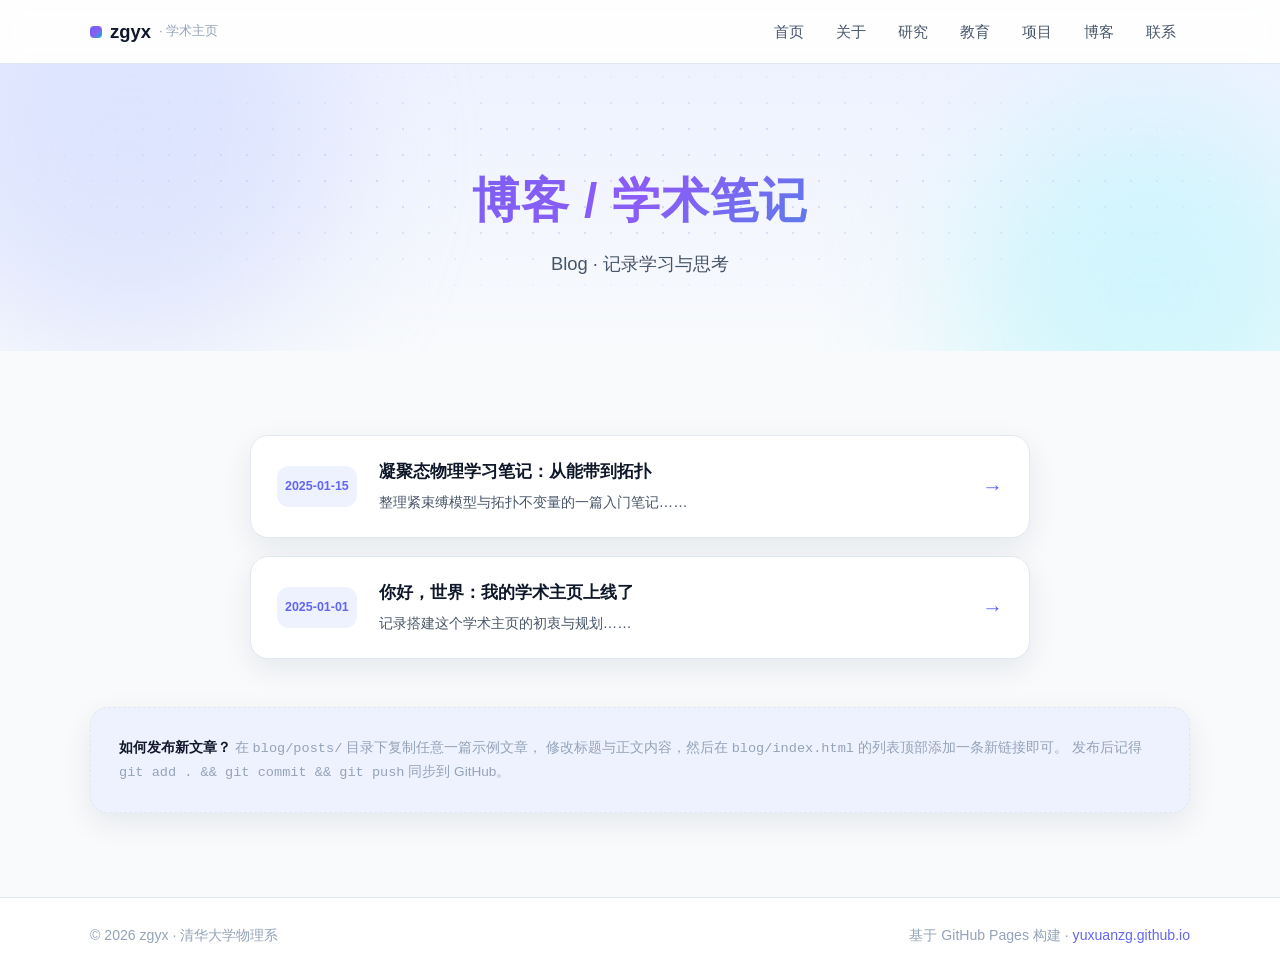
==== blog/index.html @ 5ae7b386 "初始化学术主页" ====
<!DOCTYPE html>
<html lang="zh-CN">
<head>
  <meta charset="UTF-8" />
  <meta name="viewport" content="width=device-width, initial-scale=1.0" />
  <title>博客 / 学术笔记 · zgyx</title>
  <meta name="description" content="zgyx 的博客与学术笔记。" />
  <link rel="icon" type="image/svg+xml" href="../assets/favicon.svg" />
  <link rel="stylesheet" href="../css/style.css" />
</head>
<body data-page="blog">

  <header class="navbar" id="navbar">
    <div class="container nav-inner">
      <a class="brand" href="../index.html">
        <span class="brand-dot"></span>zgyx<span class="brand-sub">· 学术主页</span>
      </a>
      <nav class="nav-links" id="navLinks">
        <a href="../index.html#home" class="nav-link">首页</a>
        <a href="../index.html#about" class="nav-link">关于</a>
        <a href="../index.html#research" class="nav-link">研究</a>
        <a href="../index.html#education" class="nav-link">教育</a>
        <a href="../projects.html" class="nav-link">项目</a>
        <a href="index.html" class="nav-link">博客</a>
        <a href="../index.html#contact" class="nav-link">联系</a>
      </nav>
      <button class="nav-toggle" id="navToggle" aria-label="打开菜单">
        <span></span><span></span><span></span>
      </button>
    </div>
  </header>

  <main>
    <section class="hero hero-page">
      <div class="hero-bg" aria-hidden="true">
        <span class="blob blob-1"></span>
        <span class="blob blob-2"></span>
        <div class="dot-grid"></div>
      </div>
      <div class="container hero-inner">
        <h1 class="hero-name">博客 / 学术笔记</h1>
        <p class="hero-sub">Blog · 记录学习与思考</p>
      </div>
    </section>

    <section class="section">
      <div class="container">
        <div class="post-list">
          <a class="post-item reveal" href="posts/condensed-matter-notes.html">
            <div class="post-date">2025-01-15</div>
            <div class="post-info">
              <h3>凝聚态物理学习笔记：从能带到拓扑</h3>
              <p>整理紧束缚模型与拓扑不变量的一篇入门笔记……</p>
            </div>
            <span class="post-arrow">→</span>
          </a>
          <a class="post-item reveal" href="posts/hello-world.html">
            <div class="post-date">2025-01-01</div>
            <div class="post-info">
              <h3>你好，世界：我的学术主页上线了</h3>
              <p>记录搭建这个学术主页的初衷与规划……</p>
            </div>
            <span class="post-arrow">→</span>
          </a>
        </div>

        <div class="card reveal" style="margin-top:48px; background:var(--bg-alt); border-style:dashed;">
          <p class="muted" style="margin:0;">
            <strong style="color:var(--text);">如何发布新文章？</strong> 在 <code>blog/posts/</code> 目录下复制任意一篇示例文章，
            修改标题与正文内容，然后在 <code>blog/index.html</code> 的列表顶部添加一条新链接即可。
            发布后记得 <code>git add . && git commit && git push</code> 同步到 GitHub。
          </p>
        </div>
      </div>
    </section>
  </main>

  <footer class="footer">
    <div class="container footer-inner">
      <p>© <span id="year"></span> zgyx · 清华大学物理系</p>
      <p>基于 GitHub Pages 构建 · <a href="https://github.com/yuxuanzg" target="_blank" rel="noopener">yuxuanzg.github.io</a></p>
    </div>
  </footer>

  <button class="back-top" id="backTop" aria-label="回到顶部">↑</button>

  <script src="../js/main.js"></script>
</body>
</html>
---- css/style.css ----
/* ==========================================================
   zgyx 学术主页 · 彩色现代风
   ========================================================== */

:root {
  --primary: #6366f1;
  --primary-2: #8b5cf6;
  --violet: #8b5cf6;
  --cyan: #06b6d4;
  --amber: #f59e0b;
  --rose: #f43f5e;
  --emerald: #10b981;
  --bg: #f8fafc;
  --bg-alt: #eef2ff;
  --card: #ffffff;
  --text: #0f172a;
  --text-2: #475569;
  --text-3: #94a3b8;
  --border: #e2e8f0;
  --shadow: 0 10px 30px rgba(15, 23, 42, 0.08);
  --shadow-lg: 0 20px 45px rgba(99, 102, 241, 0.16);
  --radius: 18px;
  --grad: linear-gradient(135deg, #6366f1 0%, #8b5cf6 50%, #06b6d4 100%);
  --nav-h: 64px;
  --font: "Inter", -apple-system, BlinkMacSystemFont, "Segoe UI", "PingFang SC",
    "Hiragino Sans GB", "Microsoft YaHei", "Noto Sans SC", sans-serif;
}

* { margin: 0; padding: 0; box-sizing: border-box; }

html { scroll-behavior: smooth; }

body {
  font-family: var(--font);
  background: var(--bg);
  color: var(--text);
  line-height: 1.7;
  -webkit-font-smoothing: antialiased;
}

a { color: var(--primary); text-decoration: none; transition: color .2s; }
a:hover { color: var(--primary-2); }

img { max-width: 100%; display: block; }

.container { width: min(1100px, 92%); margin: 0 auto; }

.muted { color: var(--text-3); font-size: .85rem; }

/* ---------- 导航 ---------- */
.navbar {
  position: sticky; top: 0; z-index: 100;
  height: var(--nav-h);
  background: rgba(255, 255, 255, 0.82);
  backdrop-filter: blur(12px);
  -webkit-backdrop-filter: blur(12px);
  border-bottom: 1px solid var(--border);
}

.nav-inner {
  height: 100%;
  display: flex; align-items: center; justify-content: space-between;
}

.brand {
  display: flex; align-items: center; gap: 8px;
  font-weight: 800; font-size: 1.15rem; color: var(--text);
}

.brand-dot {
  width: 12px; height: 12px; border-radius: 4px;
  background: var(--grad);
  display: inline-block;
}

.brand-sub { font-size: .82rem; color: var(--text-3); font-weight: 500; }

.nav-links { display: flex; gap: 4px; }

.nav-link {
  padding: 8px 14px; border-radius: 10px;
  color: var(--text-2); font-size: .95rem; font-weight: 500;
}

.nav-link:hover { background: var(--bg-alt); color: var(--primary); }
.nav-link.active { background: var(--grad); color: #fff; }

.nav-toggle {
  display: none; flex-direction: column; gap: 5px;
  background: none; border: none; cursor: pointer; padding: 8px;
}
.nav-toggle span {
  width: 22px; height: 2px; background: var(--text); border-radius: 2px;
  transition: .3s;
}

/* ---------- Hero ---------- */
.hero {
  position: relative;
  padding: 96px 0 72px;
  text-align: center;
  overflow: hidden;
  background: linear-gradient(180deg, #eef2ff 0%, #f8fafc 100%);
}

.hero-bg { position: absolute; inset: 0; pointer-events: none; }

.blob {
  position: absolute; border-radius: 50%;
  filter: blur(70px); opacity: .45; animation: float 14s ease-in-out infinite;
}
.blob-1 { width: 420px; height: 420px; background: #c7d2fe; top: -120px; left: -80px; }
.blob-2 { width: 380px; height: 380px; background: #a5f3fc; bottom: -140px; right: -60px; animation-delay: -5s; }
.blob-3 { width: 260px; height: 260px; background: #ddd6fe; top: 40%; right: 18%; animation-delay: -9s; }

.dot-grid {
  position: absolute; inset: 0;
  background-image: radial-gradient(rgba(99, 102, 241, .18) 1.2px, transparent 1.2px);
  background-size: 26px 26px;
  mask-image: radial-gradient(ellipse 70% 60% at 50% 40%, #000 30%, transparent 75%);
  -webkit-mask-image: radial-gradient(ellipse 70% 60% at 50% 40%, #000 30%, transparent 75%);
}

@keyframes float {
  0%, 100% { transform: translate(0, 0) scale(1); }
  50% { transform: translate(24px, -18px) scale(1.06); }
}

.hero-inner { position: relative; z-index: 1; }

.avatar-wrap { position: relative; display: inline-block; margin-bottom: 20px; }

.avatar {
  width: 132px; height: 132px; border-radius: 50%;
  object-fit: cover; position: relative; z-index: 1;
  box-shadow: var(--shadow-lg);
}

.avatar-ring {
  position: absolute; inset: -8px; border-radius: 50%;
  background: conic-gradient(#6366f1, #06b6d4, #f59e0b, #f43f5e, #6366f1);
  animation: spin 8s linear infinite;
  z-index: 0;
}

@keyframes spin { to { transform: rotate(360deg); } }

.hero-name {
  font-size: 3rem; font-weight: 800; letter-spacing: .02em;
  background: var(--grad);
  -webkit-background-clip: text; background-clip: text; color: transparent;
}

.hero-sub { color: var(--text-2); font-size: 1.15rem; margin-top: 6px; }
.hero-tag { margin-top: 18px; display: flex; gap: 10px; justify-content: center; flex-wrap: wrap; }
.hero-actions { margin-top: 28px; display: flex; gap: 14px; justify-content: center; flex-wrap: wrap; }

/* ---------- 按钮 ---------- */
.btn {
  display: inline-block; padding: 11px 26px; border-radius: 999px;
  font-weight: 600; font-size: .95rem; cursor: pointer;
  border: 2px solid transparent; transition: all .25s;
}

.btn-primary { background: var(--grad); color: #fff; box-shadow: var(--shadow-lg); }
.btn-primary:hover { transform: translateY(-2px); box-shadow: 0 24px 50px rgba(99, 102, 241, .3); color: #fff; }

.btn-ghost { background: rgba(255,255,255,.7); border-color: var(--border); color: var(--text); }
.btn-ghost:hover { border-color: var(--primary); color: var(--primary); transform: translateY(-2px); }

.btn-outline { border-color: var(--primary); color: var(--primary); background: transparent; }
.btn-outline:hover { background: var(--primary); color: #fff; transform: translateY(-2px); }

/* ---------- 通用区块 ---------- */
.section { padding: 84px 0; }
.section-alt { background: var(--bg-alt); }

.section-head { text-align: center; margin-bottom: 48px; }

.section-overline {
  display: inline-block; font-size: .8rem; font-weight: 700; letter-spacing: .18em;
  text-transform: uppercase; color: var(--primary); margin-bottom: 8px;
}

.section-title { font-size: 2rem; font-weight: 800; position: relative; display: inline-block; }
.section-title::after {
  content: ""; display: block; width: 56px; height: 5px;
  background: var(--grad); border-radius: 99px; margin: 12px auto 0;
}

/* ---------- 卡片 ---------- */
.card {
  background: var(--card); border: 1px solid var(--border);
  border-radius: var(--radius); box-shadow: var(--shadow);
  padding: 28px; transition: transform .25s, box-shadow .25s;
}

.card:hover { transform: translateY(-5px); box-shadow: var(--shadow-lg); }

.card-grid { display: grid; gap: 24px; }
.cols-2 { grid-template-columns: repeat(2, 1fr); }
.cols-3 { grid-template-columns: repeat(3, 1fr); }

/* ---------- 关于 ---------- */
.about-grid { display: grid; grid-template-columns: 1.4fr 1fr; gap: 24px; }

.about-text { margin-bottom: 14px; }
.about-note { color: var(--text-3); font-size: .82rem; }

.info-title { margin-bottom: 16px; font-size: 1.1rem; }

.info-list { list-style: none; }
.info-list li {
  display: flex; justify-content: space-between; align-items: baseline;
  padding: 9px 0; border-bottom: 1px dashed var(--border); gap: 16px;
}
.info-list li:last-child { border-bottom: none; }
.info-key { color: var(--text-3); font-size: .88rem; white-space: nowrap; }

/* ---------- 研究方向 ---------- */
.topic-card { text-align: center; }
.topic-card p { color: var(--text-2); font-size: .93rem; margin: 12px 0; }

.topic-icon {
  width: 58px; height: 58px; margin: 0 auto 14px;
  display: grid; place-items: center; border-radius: 16px;
  font-size: 1.5rem; color: #fff;
}

.icon-indigo { background: linear-gradient(135deg, #6366f1, #8b5cf6); }
.icon-cyan { background: linear-gradient(135deg, #06b6d4, #22d3ee); }
.icon-amber { background: linear-gradient(135deg, #f59e0b, #fbbf24); }
.icon-dark { background: linear-gradient(135deg, #1e293b, #334155); }

.tag {
  display: inline-block; font-size: .72rem; color: var(--text-3);
  border: 1px dashed var(--border); border-radius: 99px; padding: 2px 10px;
}

/* ---------- 时间线 ---------- */
.timeline { max-width: 720px; margin: 0 auto; }

.timeline-item { position: relative; padding-left: 40px; padding-bottom: 30px; }

.timeline-item::before {
  content: ""; position: absolute; left: 11px; top: 8px; bottom: 0;
  width: 3px; border-radius: 99px; background: linear-gradient(#6366f1, #06b6d4);
}

.timeline-item:last-child::before { bottom: auto; height: 24px; }

.timeline-dot {
  position: absolute; left: 0; top: 8px;
  width: 25px; height: 25px; border-radius: 50%;
  background: #fff; border: 6px solid var(--primary);
  box-shadow: 0 0 0 4px rgba(99, 102, 241, .18);
}

.timeline-head { display: flex; justify-content: space-between; align-items: baseline; gap: 12px; flex-wrap: wrap; }

.timeline-date {
  font-size: .82rem; font-weight: 600; color: var(--primary);
  background: var(--bg-alt); padding: 3px 12px; border-radius: 99px;
}

.timeline-desc { color: var(--text-2); margin-top: 8px; }

/* ---------- 项目 ---------- */
.project-card .project-top { display: flex; align-items: center; gap: 12px; margin-bottom: 10px; }
.project-card h3 { font-size: 1.1rem; }
.project-card p { color: var(--text-2); font-size: .93rem; }

.project-badge {
  font-size: .72rem; font-weight: 700; color: #fff;
  padding: 3px 12px; border-radius: 99px; white-space: nowrap;
}
.badge-indigo { background: var(--primary); }
.badge-cyan { background: var(--cyan); }
.badge-amber { background: var(--amber); }

.project-meta { margin-top: 14px; display: flex; gap: 8px; flex-wrap: wrap; }

.chip {
  display: inline-block; padding: 5px 14px; border-radius: 99px;
  font-size: .85rem; font-weight: 600; background: var(--bg-alt);
}

.chip-sm { font-size: .75rem; padding: 3px 10px; }

.chip-indigo { background: #eef2ff; color: var(--primary); }
.chip-cyan { background: #ecfeff; color: #0e7490; }
.chip-amber { background: #fffbeb; color: #b45309; }

.center-btn { text-align: center; margin-top: 36px; }

/* ---------- 博客列表 ---------- */
.post-list { max-width: 780px; margin: 0 auto; display: flex; flex-direction: column; gap: 18px; }

.post-item {
  display: flex; align-items: center; gap: 22px;
  background: var(--card); border: 1px solid var(--border);
  border-radius: var(--radius); padding: 22px 26px;
  box-shadow: var(--shadow); transition: all .25s;
}

.post-item:hover { transform: translateX(6px); box-shadow: var(--shadow-lg); }

.post-date {
  flex-shrink: 0; text-align: center; color: var(--primary);
  background: var(--bg-alt); border-radius: 12px; padding: 10px 8px;
  font-size: .78rem; font-weight: 700; min-width: 74px;
}

.post-info h3 { font-size: 1.05rem; color: var(--text); margin-bottom: 4px; }
.post-info p { color: var(--text-2); font-size: .9rem; }

.post-arrow { margin-left: auto; font-size: 1.3rem; color: var(--primary); transition: transform .25s; }
.post-item:hover .post-arrow { transform: translateX(4px); }

/* ---------- 联系 ---------- */
.section-contact { background: linear-gradient(180deg, #f8fafc 0%, #eef2ff 100%); }

.contact-grid { display: grid; grid-template-columns: repeat(3, 1fr); gap: 22px; max-width: 900px; margin: 0 auto; }

.contact-card { text-align: center; display: flex; flex-direction: column; align-items: center; gap: 6px; }

.contact-icon {
  width: 52px; height: 52px; border-radius: 14px;
  display: grid; place-items: center; font-size: 1.3rem; color: #fff; margin-bottom: 6px;
}

.contact-label { font-size: .85rem; color: var(--text-3); }
.contact-value { font-weight: 700; font-size: .95rem; color: var(--text); word-break: break-all; }

/* ---------- 页脚 ---------- */
.footer { border-top: 1px solid var(--border); padding: 26px 0; background: #fff; }

.footer-inner {
  display: flex; justify-content: space-between; align-items: center;
  gap: 12px; flex-wrap: wrap; color: var(--text-3); font-size: .88rem;
}

/* ---------- 回到顶部 ---------- */
.back-top {
  position: fixed; right: 26px; bottom: 26px; z-index: 90;
  width: 46px; height: 46px; border-radius: 50%; border: none; cursor: pointer;
  background: var(--grad); color: #fff; font-size: 1.15rem;
  box-shadow: var(--shadow-lg); opacity: 0; visibility: hidden;
  transform: translateY(12px); transition: all .3s;
}

.back-top.show { opacity: 1; visibility: visible; transform: translateY(0); }
.back-top:hover { transform: translateY(-3px); }

/* ---------- 滚动显示动画 ---------- */
.reveal { opacity: 0; transform: translateY(26px); transition: opacity .7s ease, transform .7s ease; }
.reveal.visible { opacity: 1; transform: none; }

/* ---------- 博客文章排版 ---------- */
.article-hero { padding: 64px 0 32px; text-align: center; }

.article-title { font-size: 2rem; font-weight: 800; line-height: 1.4; }

.article-meta { color: var(--text-3); font-size: .9rem; margin-top: 12px; }

.article-body { max-width: 780px; margin: 0 auto; }

.prose { color: var(--text-2); font-size: 1.02rem; }

.prose h2 { color: var(--text); font-size: 1.45rem; margin: 34px 0 14px; padding-left: 14px; border-left: 4px solid var(--primary); }
.prose h3 { color: var(--text); margin: 26px 0 10px; }
.prose p { margin-bottom: 16px; }
.prose ul, .prose ol { margin: 0 0 16px 22px; }
.prose li { margin-bottom: 6px; }
.prose code {
  background: var(--bg-alt); color: var(--primary);
  padding: 2px 8px; border-radius: 6px; font-size: .9em;
}
.prose blockquote {
  border-left: 4px solid var(--cyan); background: #ecfeff;
  padding: 14px 20px; border-radius: 0 12px 12px 0; margin: 18px 0;
  color: var(--text-2);
}
.prose .note-box {
  background: #fffbeb; border: 1px solid #fde68a; color: #92400e;
  border-radius: 12px; padding: 14px 18px; margin: 18px 0; font-size: .92rem;
}

/* ---------- 响应式 ---------- */
@media (max-width: 860px) {
  .cols-2, .cols-3, .about-grid, .contact-grid { grid-template-columns: 1fr; }
  .section { padding: 64px 0; }
  .hero { padding: 72px 0 56px; }
  .hero-name { font-size: 2.3rem; }

  .nav-toggle { display: flex; }
  .nav-links {
    position: fixed; top: var(--nav-h); left: 0; right: 0;
    flex-direction: column; background: #fff; padding: 16px 6vw 24px;
    border-bottom: 1px solid var(--border);
    box-shadow: 0 20px 40px rgba(15,23,42,.1);
    transform: translateY(-140%); transition: transform .3s;
  }
  .nav-links.open { transform: translateY(0); }
  .nav-link { padding: 12px 16px; }

  .post-item { flex-direction: column; align-items: flex-start; gap: 12px; }
  .post-arrow { margin-left: 0; }
  .footer-inner { flex-direction: column; text-align: center; }
}

@media (prefers-reduced-motion: reduce) {
  *, *::before, *::after { animation: none !important; transition: none !important; }
  html { scroll-behavior: auto; }
  .reveal { opacity: 1; transform: none; }
}
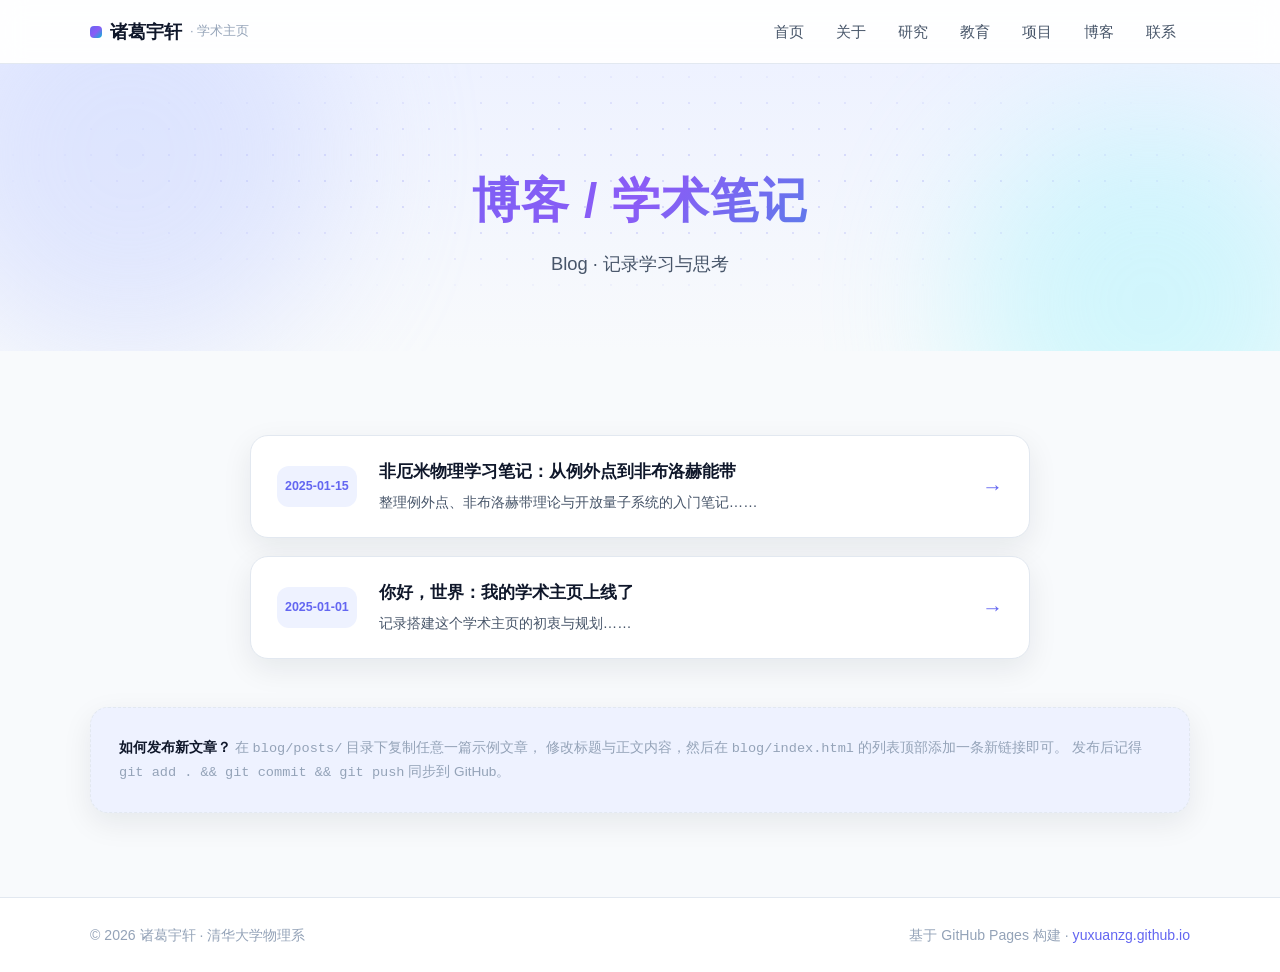
==== commit 96874ad1: "更新个人信息：姓名诸葛宇轩、卡通头像、非厄米研究方向与示例笔记；study-foundation 改为本地参考" ====
--- a/blog/index.html
+++ b/blog/index.html
@@ -3,8 +3,8 @@
 <head>
   <meta charset="UTF-8" />
   <meta name="viewport" content="width=device-width, initial-scale=1.0" />
-  <title>博客 / 学术笔记 · zgyx</title>
-  <meta name="description" content="zgyx 的博客与学术笔记。" />
+  <title>博客 / 学术笔记 · 诸葛宇轩</title>
+  <meta name="description" content="诸葛宇轩 的博客与学术笔记。" />
   <link rel="icon" type="image/svg+xml" href="../assets/favicon.svg" />
   <link rel="stylesheet" href="../css/style.css" />
 </head>
@@ -13,7 +13,7 @@
   <header class="navbar" id="navbar">
     <div class="container nav-inner">
       <a class="brand" href="../index.html">
-        <span class="brand-dot"></span>zgyx<span class="brand-sub">· 学术主页</span>
+        <span class="brand-dot"></span>诸葛宇轩<span class="brand-sub">· 学术主页</span>
       </a>
       <nav class="nav-links" id="navLinks">
         <a href="../index.html#home" class="nav-link">首页</a>
@@ -46,11 +46,11 @@
     <section class="section">
       <div class="container">
         <div class="post-list">
-          <a class="post-item reveal" href="posts/condensed-matter-notes.html">
+          <a class="post-item reveal" href="posts/non-hermitian-notes.html">
             <div class="post-date">2025-01-15</div>
             <div class="post-info">
-              <h3>凝聚态物理学习笔记：从能带到拓扑</h3>
-              <p>整理紧束缚模型与拓扑不变量的一篇入门笔记……</p>
+              <h3>非厄米物理学习笔记：从例外点到非布洛赫能带</h3>
+              <p>整理例外点、非布洛赫带理论与开放量子系统的入门笔记……</p>
             </div>
             <span class="post-arrow">→</span>
           </a>
@@ -77,7 +77,7 @@
 
   <footer class="footer">
     <div class="container footer-inner">
-      <p>© <span id="year"></span> zgyx · 清华大学物理系</p>
+      <p>© <span id="year"></span> 诸葛宇轩 · 清华大学物理系</p>
       <p>基于 GitHub Pages 构建 · <a href="https://github.com/yuxuanzg" target="_blank" rel="noopener">yuxuanzg.github.io</a></p>
     </div>
   </footer>
--- a/css/style.css
+++ b/css/style.css
@@ -1,5 +1,5 @@
 /* ==========================================================
-   zgyx 学术主页 · 彩色现代风
+   诸葛宇轩 学术主页 · 彩色现代风
    ========================================================== */
 
 :root {
@@ -152,6 +152,11 @@
 }
 
 .hero-sub { color: var(--text-2); font-size: 1.15rem; margin-top: 6px; }
+
+.hero-sub-en {
+  display: inline-block; margin-top: 4px;
+  font-size: .92rem; color: var(--text-3); font-weight: 500;
+}
 .hero-tag { margin-top: 18px; display: flex; gap: 10px; justify-content: center; flex-wrap: wrap; }
 .hero-actions { margin-top: 28px; display: flex; gap: 14px; justify-content: center; flex-wrap: wrap; }
 
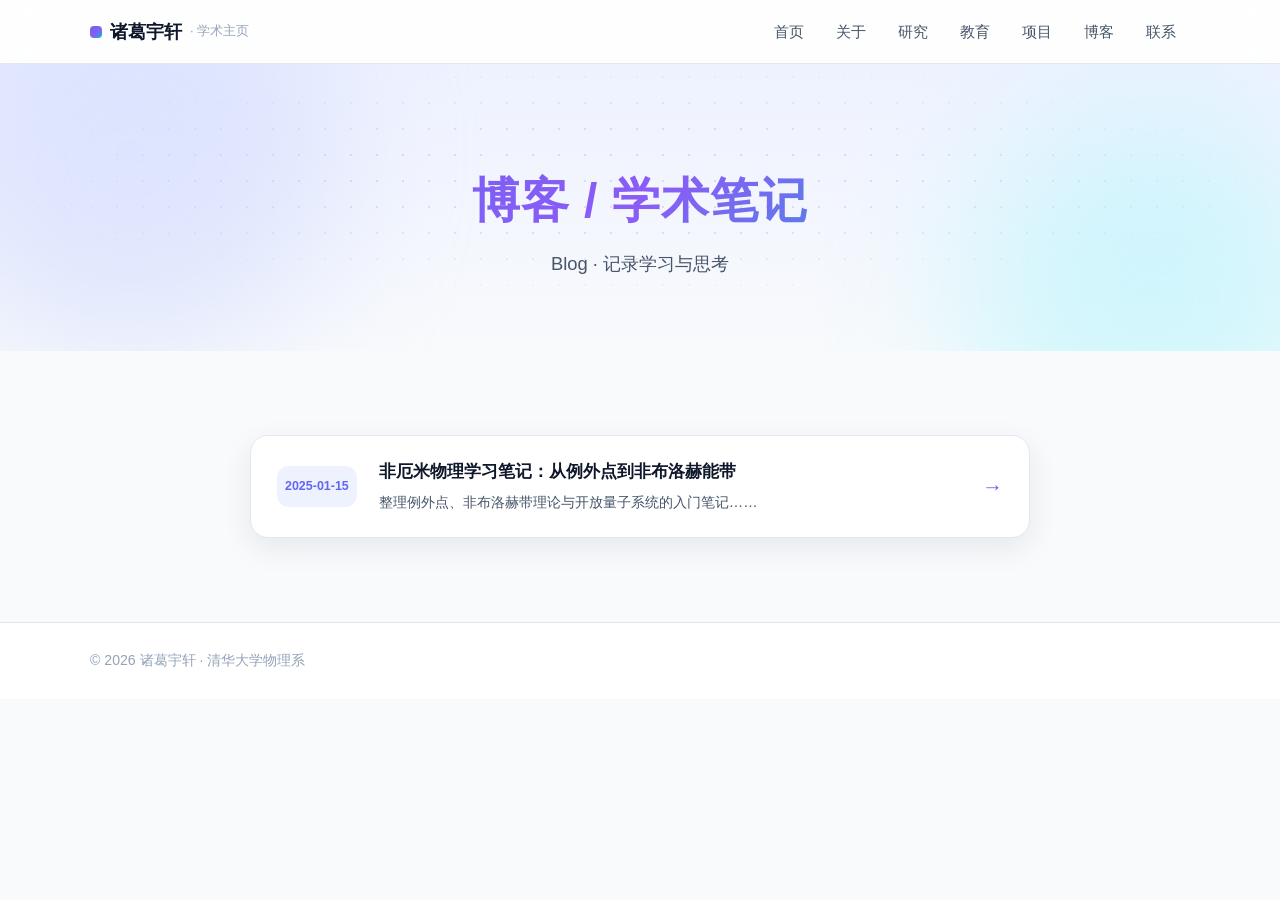
==== commit 4f9c1066: "移除网页与仓库中的站点制作说明：删除示例文章与旧文档，指南与脚本改为仅本地文件" ====
--- a/blog/index.html
+++ b/blog/index.html
@@ -54,22 +54,6 @@
             </div>
             <span class="post-arrow">→</span>
           </a>
-          <a class="post-item reveal" href="posts/hello-world.html">
-            <div class="post-date">2025-01-01</div>
-            <div class="post-info">
-              <h3>你好，世界：我的学术主页上线了</h3>
-              <p>记录搭建这个学术主页的初衷与规划……</p>
-            </div>
-            <span class="post-arrow">→</span>
-          </a>
-        </div>
-
-        <div class="card reveal" style="margin-top:48px; background:var(--bg-alt); border-style:dashed;">
-          <p class="muted" style="margin:0;">
-            <strong style="color:var(--text);">如何发布新文章？</strong> 在 <code>blog/posts/</code> 目录下复制任意一篇示例文章，
-            修改标题与正文内容，然后在 <code>blog/index.html</code> 的列表顶部添加一条新链接即可。
-            发布后记得 <code>git add . && git commit && git push</code> 同步到 GitHub。
-          </p>
         </div>
       </div>
     </section>
@@ -78,7 +62,6 @@
   <footer class="footer">
     <div class="container footer-inner">
       <p>© <span id="year"></span> 诸葛宇轩 · 清华大学物理系</p>
-      <p>基于 GitHub Pages 构建 · <a href="https://github.com/yuxuanzg" target="_blank" rel="noopener">yuxuanzg.github.io</a></p>
     </div>
   </footer>
 
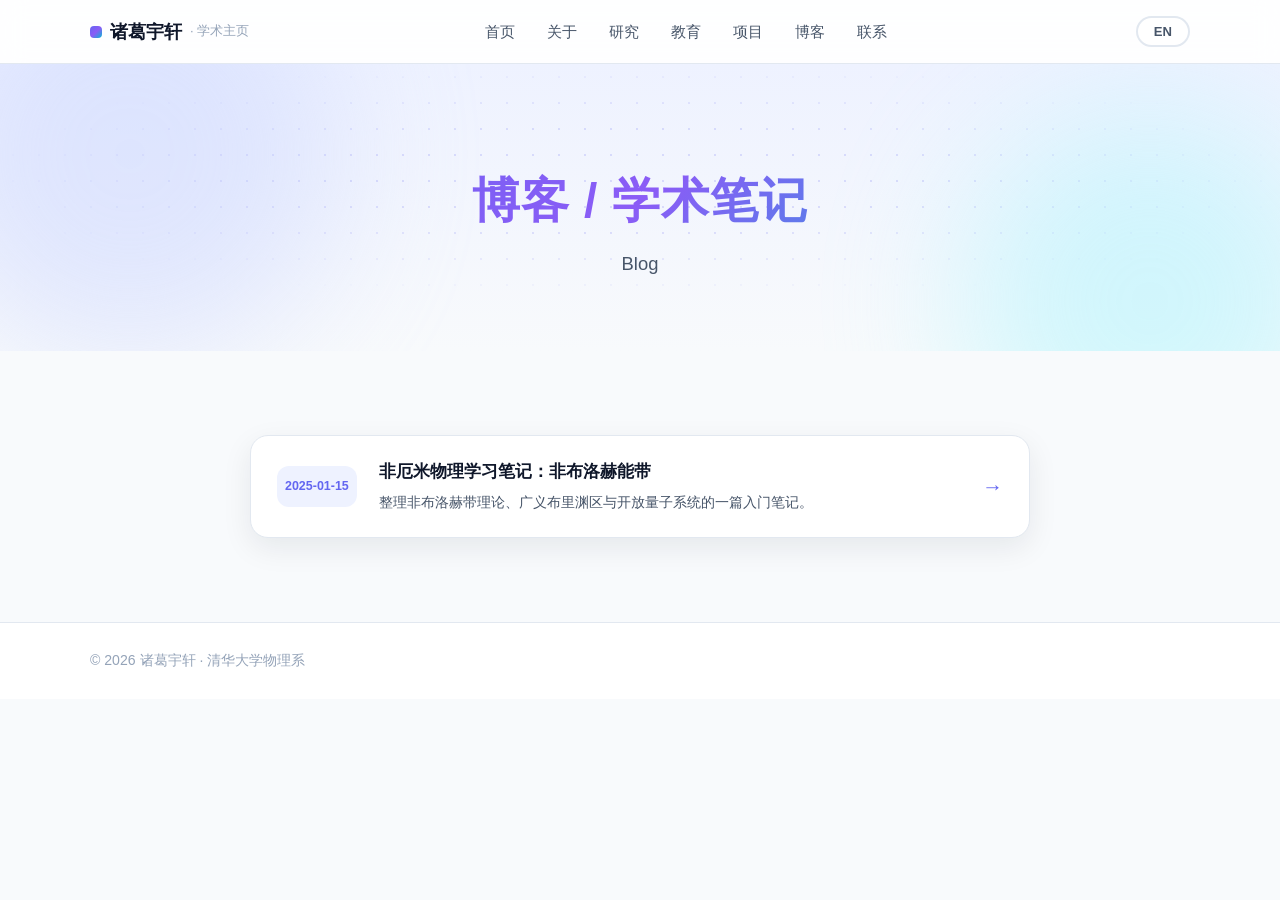
==== commit d56e8f96: "修复：动态项目卡片透明不可见（移除 reveal）；JS 失效时页面仍完整显示中文（回退文案+js类增强）；localStorage 异常保护" ====
--- a/blog/index.html
+++ b/blog/index.html
@@ -4,11 +4,12 @@
   <meta charset="UTF-8" />
   <meta name="viewport" content="width=device-width, initial-scale=1.0" />
   <title>博客 / 学术笔记 · 诸葛宇轩</title>
+  <script>document.documentElement.classList.add("js");</script>
   <meta name="description" content="诸葛宇轩 的博客与学术笔记。" />
   <link rel="icon" type="image/svg+xml" href="../assets/favicon.svg" />
   <link rel="stylesheet" href="../css/style.css" />
 </head>
-<body data-page="blog">
+<body data-page="blog" data-root="../">
 
   <header class="navbar" id="navbar">
     <div class="container nav-inner">
@@ -16,14 +17,15 @@
         <span class="brand-dot"></span>诸葛宇轩<span class="brand-sub">· 学术主页</span>
       </a>
       <nav class="nav-links" id="navLinks">
-        <a href="../index.html#home" class="nav-link">首页</a>
-        <a href="../index.html#about" class="nav-link">关于</a>
-        <a href="../index.html#research" class="nav-link">研究</a>
-        <a href="../index.html#education" class="nav-link">教育</a>
-        <a href="../projects.html" class="nav-link">项目</a>
-        <a href="index.html" class="nav-link">博客</a>
-        <a href="../index.html#contact" class="nav-link">联系</a>
+        <a href="../index.html#home" class="nav-link" data-i18n="nav_home">首页</a>
+        <a href="../index.html#about" class="nav-link" data-i18n="nav_about">关于</a>
+        <a href="../index.html#research" class="nav-link" data-i18n="nav_research">研究</a>
+        <a href="../index.html#education" class="nav-link" data-i18n="nav_education">教育</a>
+        <a href="../projects.html" class="nav-link" data-i18n="nav_projects">项目</a>
+        <a href="index.html" class="nav-link" data-i18n="nav_blog">博客</a>
+        <a href="../index.html#contact" class="nav-link" data-i18n="nav_contact">联系</a>
       </nav>
+      <button class="lang-toggle" id="langToggle" aria-label="Switch language">EN</button>
       <button class="nav-toggle" id="navToggle" aria-label="打开菜单">
         <span></span><span></span><span></span>
       </button>
@@ -38,30 +40,21 @@
         <div class="dot-grid"></div>
       </div>
       <div class="container hero-inner">
-        <h1 class="hero-name">博客 / 学术笔记</h1>
-        <p class="hero-sub">Blog · 记录学习与思考</p>
+        <h1 class="hero-name" data-i18n="sec_blog">博客 / 学术笔记</h1>
+        <p class="hero-sub">Blog</p>
       </div>
     </section>
 
     <section class="section">
       <div class="container">
-        <div class="post-list">
-          <a class="post-item reveal" href="posts/non-hermitian-notes.html">
-            <div class="post-date">2025-01-15</div>
-            <div class="post-info">
-              <h3>非厄米物理学习笔记：从例外点到非布洛赫能带</h3>
-              <p>整理例外点、非布洛赫带理论与开放量子系统的入门笔记……</p>
-            </div>
-            <span class="post-arrow">→</span>
-          </a>
-        </div>
+        <div class="post-list" id="postList"></div>
       </div>
     </section>
   </main>
 
   <footer class="footer">
     <div class="container footer-inner">
-      <p>© <span id="year"></span> 诸葛宇轩 · 清华大学物理系</p>
+      <p data-i18n="footer_line">© 诸葛宇轩 · 清华大学物理系</p>
     </div>
   </footer>
 
--- a/css/style.css
+++ b/css/style.css
@@ -357,9 +357,9 @@
 .back-top.show { opacity: 1; visibility: visible; transform: translateY(0); }
 .back-top:hover { transform: translateY(-3px); }
 
-/* ---------- 滚动显示动画 ---------- */
-.reveal { opacity: 0; transform: translateY(26px); transition: opacity .7s ease, transform .7s ease; }
-.reveal.visible { opacity: 1; transform: none; }
+/* ---------- 滚动显示动画（仅 JS 可用时启用，JS 失效则全部可见） ---------- */
+.js .reveal { opacity: 0; transform: translateY(26px); transition: opacity .7s ease, transform .7s ease; }
+.js .reveal.visible { opacity: 1; transform: none; }
 
 /* ---------- 博客文章排版 ---------- */
 .article-hero { padding: 64px 0 32px; text-align: center; }
@@ -417,5 +417,122 @@
 @media (prefers-reduced-motion: reduce) {
   *, *::before, *::after { animation: none !important; transition: none !important; }
   html { scroll-behavior: auto; }
-  .reveal { opacity: 1; transform: none; }
-}
+  .reveal, .js .reveal { opacity: 1; transform: none; }
+}
+
+/* ---------- 语言切换按钮 ---------- */
+.lang-toggle {
+  margin-left: 14px; flex-shrink: 0;
+  padding: 6px 16px; border-radius: 999px;
+  border: 2px solid var(--border); background: #fff;
+  color: var(--text-2); font-weight: 700; font-size: .82rem;
+  cursor: pointer; transition: all .25s;
+}
+.lang-toggle:hover { border-color: var(--primary); color: var(--primary); }
+
+/* ---------- 项目卡片提示与空态 ---------- */
+.proj-more {
+  display: inline-block; margin-top: 12px;
+  font-size: .82rem; font-weight: 600; color: var(--primary);
+}
+.data-empty { color: var(--text-3); text-align: center; padding: 24px 0; }
+
+/* ---------- 项目详情弹窗 ---------- */
+.modal-overlay {
+  position: fixed; inset: 0; z-index: 200;
+  background: rgba(15, 23, 42, .55);
+  backdrop-filter: blur(4px); -webkit-backdrop-filter: blur(4px);
+  display: flex; align-items: center; justify-content: center;
+  opacity: 0; visibility: hidden; transition: all .3s;
+  padding: 20px;
+}
+.modal-overlay.show { opacity: 1; visibility: visible; }
+.modal {
+  position: relative; width: min(720px, 100%); max-height: 82vh; overflow-y: auto;
+  background: #fff; border-radius: 20px; padding: 34px 34px 28px;
+  box-shadow: 0 30px 80px rgba(15, 23, 42, .35);
+  transform: translateY(18px); transition: transform .3s;
+}
+.modal-overlay.show .modal { transform: translateY(0); }
+.modal-close {
+  position: absolute; top: 14px; right: 16px;
+  width: 34px; height: 34px; border-radius: 50%; border: none;
+  background: var(--bg-alt); color: var(--text-2); font-size: 1.2rem;
+  cursor: pointer; transition: all .2s;
+}
+.modal-close:hover { background: var(--rose); color: #fff; }
+.modal-title {
+  font-size: 1.4rem; font-weight: 800; padding-right: 30px;
+  background: var(--grad); -webkit-background-clip: text; background-clip: text; color: transparent;
+}
+.modal-status {
+  display: inline-block; margin: 10px 0 14px;
+  background: var(--bg-alt); color: var(--primary);
+  font-size: .78rem; font-weight: 700; padding: 3px 12px; border-radius: 99px;
+}
+.modal-body { color: var(--text-2); font-size: .98rem; line-height: 1.8; }
+.modal-body ul { margin: 6px 0 14px 20px; }
+.modal-body li { margin-bottom: 6px; }
+.modal-tags { margin-top: 16px; display: flex; gap: 8px; flex-wrap: wrap; }
+
+/* ---------- 文章页 ---------- */
+.article-tags { margin-left: 10px; }
+.article-tags .chip { margin-right: 6px; }
+
+/* ---------- Markdown 排版增强（非白板样式） ---------- */
+.prose h1 {
+  font-size: 1.7rem; color: var(--text); margin: 0 0 20px;
+  padding-bottom: 14px;
+  background: linear-gradient(90deg, var(--primary), var(--cyan)) bottom left / 120px 3px no-repeat;
+}
+.prose h2 {
+  color: var(--text); font-size: 1.35rem; margin: 34px 0 14px;
+  border-left: 4px solid var(--primary);
+  background: linear-gradient(90deg, rgba(99, 102, 241, .08), transparent);
+  border-radius: 0 8px 8px 0; padding: 8px 14px 8px 18px;
+}
+.prose h3 { color: var(--text); margin: 26px 0 10px; font-size: 1.1rem; }
+.prose p { margin-bottom: 16px; }
+.prose ul, .prose ol { margin: 0 0 16px 22px; }
+.prose li { margin-bottom: 6px; }
+.prose strong { color: var(--text); }
+.prose code {
+  background: var(--bg-alt); color: var(--primary);
+  padding: 2px 8px; border-radius: 6px; font-size: .9em;
+  font-family: "Consolas", "Courier New", monospace;
+}
+.prose pre {
+  background: #0f172a; color: #e2e8f0; border-radius: 14px;
+  padding: 18px 20px; overflow-x: auto; margin: 18px 0;
+  box-shadow: var(--shadow);
+}
+.prose pre code { background: none; color: inherit; padding: 0; font-size: .88rem; }
+.prose blockquote {
+  border-left: 4px solid var(--cyan);
+  background: linear-gradient(90deg, #ecfeff, #f0fdff);
+  padding: 14px 20px; border-radius: 0 12px 12px 0; margin: 18px 0;
+  color: var(--text-2); font-style: italic;
+}
+.prose table {
+  width: 100%; border-collapse: collapse; margin: 20px 0; font-size: .92rem;
+  border-radius: 12px; overflow: hidden; box-shadow: var(--shadow);
+}
+.prose th {
+  background: var(--grad); color: #fff; text-align: left;
+  padding: 10px 14px; font-weight: 700;
+}
+.prose td { padding: 9px 14px; border-bottom: 1px solid var(--border); color: var(--text-2); }
+.prose tr:nth-child(even) td { background: var(--bg-alt); }
+.prose img { border-radius: 14px; box-shadow: var(--shadow); margin: 18px auto; }
+.prose hr {
+  border: none; height: 3px; border-radius: 99px;
+  background: linear-gradient(90deg, var(--primary), var(--cyan));
+  margin: 30px auto; width: 120px;
+}
+.prose .katex-display { margin: 20px 0; overflow-x: auto; overflow-y: hidden; padding: 8px 0; }
+
+/* ---------- 响应式补充 ---------- */
+@media (max-width: 860px) {
+  .lang-toggle { margin-left: 8px; }
+  .modal { padding: 26px 20px 22px; }
+}
